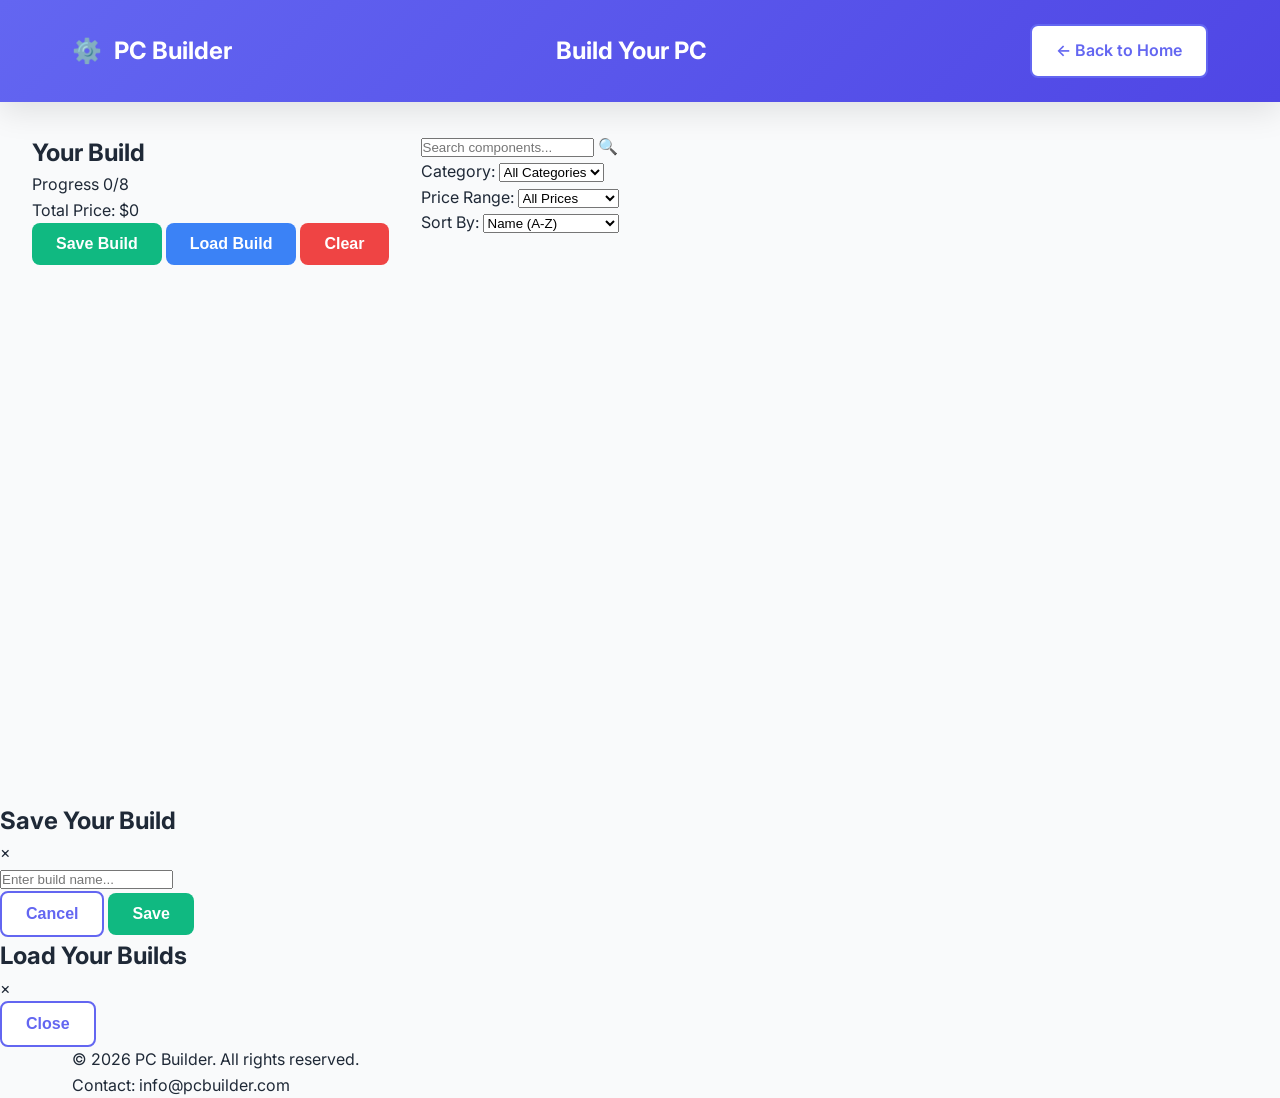
==== configurator.html @ 151d89b9 "first commit" ====
<!DOCTYPE html>
<html lang="en">
<head>
    <meta charset="UTF-8">
    <meta name="viewport" content="width=device-width, initial-scale=1.0">
    <title>PC Builder - Configurator</title>
    <link href="https://fonts.googleapis.com/css2?family=Inter:wght@300;400;600;700;800&display=swap" rel="stylesheet">
    <link rel="stylesheet" href="css/style.css">
</head>
<body id="configurator-page">
    <header class="header">
        <div class="container header-content">
            <div class="logo">
                <span class="logo-icon">⚙️</span>
                <span class="logo-text">PC Builder</span>
            </div>
            <h1 class="header-title">Build Your PC</h1>
            <a href="index.html" class="btn btn-secondary">← Back to Home</a>
        </div>
    </header>

    <main class="configurator-main">
        <div class="container-flex">
            <!-- LEFT PANEL - Current Build -->
            <aside class="left-panel">
                <div class="build-summary">
                    <h2>Your Build</h2>

                    <!-- Progress Bar -->
                    <div class="progress-section">
                        <div class="progress-label">
                            <span>Progress</span>
                            <span id="progress-count">0/8</span>
                        </div>
                        <div class="progress-bar">
                            <div class="progress-fill" id="progress-fill"></div>
                        </div>
                    </div>

                    <!-- Build Components -->
                    <div class="components-list" id="components-list">
                        <!-- Dynamically generated -->
                    </div>

                    <!-- Total Price -->
                    <div class="total-price">
                        <span>Total Price:</span>
                        <span class="price" id="total-price">$0</span>
                    </div>

                    <!-- Action Buttons -->
                    <div class="action-buttons">
                        <button class="btn btn-success" id="save-build-btn">Save Build</button>
                        <button class="btn btn-info" id="load-build-btn">Load Build</button>
                        <button class="btn btn-danger" id="clear-build-btn">Clear</button>
                    </div>
                </div>
            </aside>

            <!-- RIGHT PANEL - Catalog -->
            <section class="right-panel">
                <!-- Search -->
                <div class="search-box">
                    <input type="text" id="search-input" placeholder="Search components..." class="search-input">
                    <span class="search-icon">🔍</span>
                </div>

                <!-- Filters & Sort -->
                <div class="filters-sort">
                    <div class="filter-group">
                        <label for="category-filter">Category:</label>
                        <select id="category-filter" class="filter-select">
                            <option value="">All Categories</option>
                        </select>
                    </div>

                    <div class="filter-group">
                        <label for="price-filter">Price Range:</label>
                        <select id="price-filter" class="filter-select">
                            <option value="">All Prices</option>
                            <option value="0-200">$0 - $200</option>
                            <option value="200-500">$200 - $500</option>
                            <option value="500-1000">$500 - $1000</option>
                            <option value="1000+">$1000+</option>
                        </select>
                    </div>

                    <div class="filter-group">
                        <label for="sort-select">Sort By:</label>
                        <select id="sort-select" class="filter-select">
                            <option value="name-asc">Name (A-Z)</option>
                            <option value="name-desc">Name (Z-A)</option>
                            <option value="price-asc">Price (Low to High)</option>
                            <option value="price-desc">Price (High to Low)</option>
                        </select>
                    </div>
                </div>

                <!-- Components Grid -->
                <div class="components-grid" id="components-grid">
                    <!-- Dynamically generated -->
                </div>
            </section>
        </div>
    </main>

    <!-- MODAL: Save Build -->
    <div class="modal" id="save-modal">
        <div class="modal-content">
            <div class="modal-header">
                <h2>Save Your Build</h2>
                <span class="modal-close" data-modal="save-modal">&times;</span>
            </div>
            <div class="modal-body">
                <input type="text" id="build-name-input" placeholder="Enter build name..." class="modal-input">
            </div>
            <div class="modal-footer">
                <button class="btn btn-secondary" data-modal="save-modal">Cancel</button>
                <button class="btn btn-success" id="confirm-save-btn">Save</button>
            </div>
        </div>
    </div>

    <!-- MODAL: Load Build -->
    <div class="modal" id="load-modal">
        <div class="modal-content">
            <div class="modal-header">
                <h2>Load Your Builds</h2>
                <span class="modal-close" data-modal="load-modal">&times;</span>
            </div>
            <div class="modal-body">
                <div class="builds-list" id="builds-list">
                    <!-- Dynamically generated -->
                </div>
            </div>
            <div class="modal-footer">
                <button class="btn btn-secondary" data-modal="load-modal">Close</button>
            </div>
        </div>
    </div>

    <footer class="footer">
        <div class="container">
            <p>&copy; 2026 PC Builder. All rights reserved.</p>
            <p>Contact: info@pcbuilder.com</p>
        </div>
    </footer>

    <script src="https://code.jquery.com/jquery-3.6.0.min.js"></script>
    <script src="js/script.js"></script>
</body>
</html>
---- css/style.css ----
/* ============================================
   GLOBAL STYLES & VARIABLES
   ============================================ */

:root {
    --primary: #6366f1;
    --primary-dark: #4f46e5;
    --primary-light: #818cf8;
    --success: #10b981;
    --danger: #ef4444;
    --warning: #f59e0b;
    --info: #3b82f6;
    --dark: #1f2937;
    --light: #f9fafb;
    --border: #e5e7eb;
    --shadow: 0 10px 30px rgba(0, 0, 0, 0.1);
    --shadow-lg: 0 20px 50px rgba(0, 0, 0, 0.15);
    --radius: 8px;
    --radius-lg: 12px;
}

* {
    margin: 0;
    padding: 0;
    box-sizing: border-box;
}

html {
    scroll-behavior: smooth;
}

body {
    font-family: 'Inter', -apple-system, BlinkMacSystemFont, 'Segoe UI', sans-serif;
    color: var(--dark);
    background-color: var(--light);
    line-height: 1.6;
}

/* ============================================
   HEADER
   ============================================ */

.header {
    background: linear-gradient(135deg, var(--primary) 0%, var(--primary-dark) 100%);
    color: white;
    padding: 1.5rem 0;
    box-shadow: var(--shadow);
    position: sticky;
    top: 0;
    z-index: 100;
}

.header .container {
    max-width: 1200px;
    margin: 0 auto;
    padding: 0 2rem;
}

.header-content {
    display: flex;
    justify-content: space-between;
    align-items: center;
    gap: 2rem;
}

.logo {
    display: flex;
    align-items: center;
    gap: 0.75rem;
    font-size: 1.5rem;
    font-weight: 700;
}



.header-title {
    flex: 1;
    font-size: 1.5rem;
    text-align: center;
}

/* ============================================
   MAIN CONTAINER & LAYOUT
   ============================================ */

.container {
    max-width: 1200px;
    margin: 0 auto;
    padding: 0 2rem;
}

.container-flex {
    max-width: 1400px;
    margin: 0 auto;
    padding: 2rem;
    display: flex;
    gap: 2rem;
}

main {
    min-height: calc(100vh - 200px);
}

/* ============================================
   HERO SECTION
   ============================================ */

.hero {
    background: linear-gradient(135deg, var(--primary) 0%, var(--primary-dark) 100%);
    color: white;
    padding: 6rem 2rem;
    display: flex;
    align-items: center;
    justify-content: center;
    gap: 4rem;
    min-height: 80vh;
}

.hero-content {
    flex: 1;
    max-width: 500px;
}

.hero-title {
    font-size: 3.5rem;
    font-weight: 800;
    line-height: 1.2;
    margin-bottom: 1.5rem;
}

.hero-subtitle {
    font-size: 1.125rem;
    line-height: 1.8;
    margin-bottom: 2rem;
    opacity: 0.95;
}

.hero-image {
    flex: 1;
    display: flex;
    align-items: center;
    justify-content: center;
}

.hero-placeholder {
    font-size: 12rem;
    opacity: 0.3;
}

/* ============================================
   BUTTONS
   ============================================ */

.btn {
    display: inline-flex;
    align-items: center;
    justify-content: center;
    padding: 0.75rem 1.5rem;
    border: none;
    border-radius: var(--radius);
    font-size: 1rem;
    font-weight: 600;
    cursor: pointer;
    transition: all 0.3s ease;
    text-decoration: none;
    gap: 0.5rem;
}

.btn-primary {
    background-color: var(--primary);
    color: white;
}

.btn-primary:hover {
    background-color: var(--primary-dark);
    transform: translateY(-2px);
    box-shadow: var(--shadow);
}

.btn-secondary {
    background-color: white;
    color: var(--primary);
    border: 2px solid var(--primary);
}

.btn-secondary:hover {
    background-color: var(--primary);
    color: white;
}

.btn-success {
    background-color: var(--success);
    color: white;
}

.btn-success:hover {
    background-color: #059669;
}

.btn-danger {
    background-color: var(--danger);
    color: white;
}

.btn-danger:hover {
    background-color: #dc2626;
}

.btn-info {
    background-color: var(--info);
    color: white;
}

.btn-info:hover {
    background-color: #2563eb;
}

.btn-large {
    padding: 1rem 2.5rem;
    font-size: 1.125rem;
}

/* ============================================
   FEATURES SECTION
   ============================================ */

.features {
    padding: 5rem 0;
    background-color: white;
}

.features h2 {
    font-size: 2.5rem;
    margin-bottom: 3rem;
    text-align: center;
}

.features-grid {
    display: grid;
    grid-template-columns: repeat(auto-fit, minmax(250px, 1fr));
    gap: 2rem;
}

.feature-card {
    background: white;
    border: 1px solid var(--border);
    border-radius: var(--radius-lg);
    padding: 2rem;
    text-align: center;
    transition: all 0.3s ease;
}

.feature
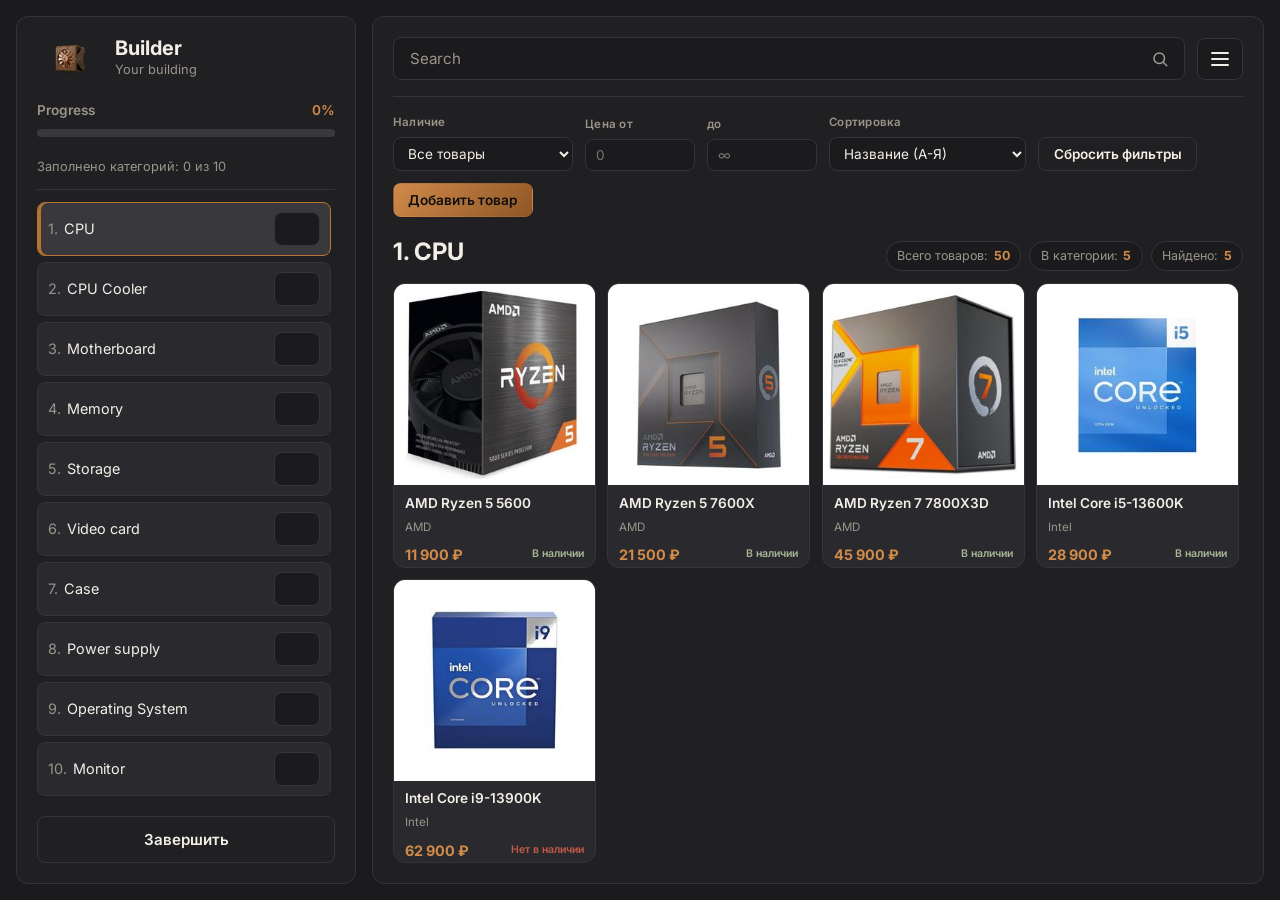
==== commit c05e5119: "beta-1" ====
--- a/configurator.html
+++ b/configurator.html
@@ -3,150 +3,192 @@
 <head>
     <meta charset="UTF-8">
     <meta name="viewport" content="width=device-width, initial-scale=1.0">
-    <title>PC Builder - Configurator</title>
+    <title>kora-pc - Builder</title>
     <link href="https://fonts.googleapis.com/css2?family=Inter:wght@300;400;600;700;800&display=swap" rel="stylesheet">
     <link rel="stylesheet" href="css/style.css">
 </head>
 <body id="configurator-page">
-    <header class="header">
-        <div class="container header-content">
-            <div class="logo">
-                <span class="logo-icon">⚙️</span>
-                <span class="logo-text">PC Builder</span>
+    <main class="builder">
+        <!-- ============================================
+             LEFT PANEL — Sidebar
+             ============================================ -->
+        <aside class="sidebar">
+            <header class="sidebar-header">
+                <a class="brand" href="index.html">
+                    <span class="brand-logo"><img src="icons/лого-Photoroom.png" alt="kora-pc"></span>
+                    <span class="brand-titles">
+                        <span class="brand-name">Builder</span>
+                        <span class="brand-sub">Your building</span>
+                    </span>
+                </a>
+            </header>
+
+            <div class="progress">
+                <div class="progress-head">
+                    <span>Progress</span>
+                    <span class="progress-value" id="progress-value">0%</span>
+                </div>
+                <div class="progress-bar">
+                    <div class="progress-fill" id="progress-fill"></div>
+                </div>
             </div>
-            <h1 class="header-title">Build Your PC</h1>
-            <a href="index.html" class="btn btn-secondary">← Back to Home</a>
-        </div>
-    </header>
 
-    <main class="configurator-main">
-        <div class="container-flex">
-            <!-- LEFT PANEL - Current Build -->
-            <aside class="left-panel">
-                <div class="build-summary">
-                    <h2>Your Build</h2>
+            <p class="sidebar-meta" id="progress-categories">Заполнено категорий: 0 из 10</p>
 
-                    <!-- Progress Bar -->
-                    <div class="progress-section">
-                        <div class="progress-label">
-                            <span>Progress</span>
-                            <span id="progress-count">0/8</span>
+            <hr class="divider">
+
+            <nav class="category-list" id="category-list" aria-label="Component categories"></nav>
+
+            <button type="button" class="btn-complete" id="complete-btn">Завершить</button>
+        </aside>
+
+        <!-- ============================================
+             RIGHT PANEL — Workspace
+             ============================================ -->
+        <section class="workspace">
+            <div class="workspace-top">
+                <div class="search-box">
+                    <input type="text" id="search-input" class="search-input" placeholder="Search" autocomplete="off">
+                    <svg class="search-icon" width="18" height="18" viewBox="0 0 24 24" fill="none" stroke="currentColor" stroke-width="2" stroke-linecap="round" stroke-linejoin="round" aria-hidden="true">
+                        <circle cx="11" cy="11" r="7"></circle>
+                        <line x1="21" y1="21" x2="16.65" y2="16.65"></line>
+                    </svg>
+                </div>
+
+                <div class="menu-wrap">
+                    <button type="button" class="menu-btn" id="menu-btn" aria-haspopup="true" aria-expanded="false" aria-label="Menu">
+                        <span></span><span></span><span></span>
+                    </button>
+                    <div class="menu-dropdown" id="menu-dropdown">
+                        <button type="button" data-action="add">Добавить товар</button>
+                        <button type="button" data-action="summary">Сводка сборки</button>
+                        <button type="button" data-action="reset-build">Очистить сборку</button>
+                    </div>
+                </div>
+            </div>
+
+            <hr class="workspace-divider">
+
+            <!-- Filters & sort -->
+            <div class="toolbar">
+                <div class="filter-group">
+                    <label for="filter-stock">Наличие</label>
+                    <select id="filter-stock" class="toolbar-select">
+                        <option value="all">Все товары</option>
+                        <option value="in">Только в наличии</option>
+                        <option value="out">Только не в наличии</option>
+                    </select>
+                </div>
+                <div class="filter-group">
+                    <label for="filter-price-min">Цена от</label>
+                    <input type="number" id="filter-price-min" class="toolbar-input" min="0" step="1" placeholder="0">
+                </div>
+                <div class="filter-group">
+                    <label for="filter-price-max">до</label>
+                    <input type="number" id="filter-price-max" class="toolbar-input" min="0" step="1" placeholder="∞">
+                </div>
+                <div class="filter-group">
+                    <label for="sort-select">Сортировка</label>
+                    <select id="sort-select" class="toolbar-select">
+                        <option value="name-asc">Название (А-Я)</option>
+                        <option value="name-desc">Название (Я-А)</option>
+                        <option value="price-asc">Цена (по возрастанию)</option>
+                        <option value="price-desc">Цена (по убыванию)</option>
+                    </select>
+                </div>
+                <button type="button" class="toolbar-btn" id="reset-filters">Сбросить фильтры</button>
+                <button type="button" class="toolbar-btn primary" id="add-product-btn">Добавить товар</button>
+            </div>
+
+            <div class="workspace-head">
+                <h2 class="category-title" id="category-title">1. CPU</h2>
+                <div class="counters" id="counters">
+                    <span>Всего товаров: <b id="count-total">0</b></span>
+                    <span>В категории: <b id="count-category">0</b></span>
+                    <span>Найдено: <b id="count-found">0</b></span>
+                </div>
+            </div>
+
+            <div class="messages" id="messages"></div>
+
+            <!-- Product grid (filled by JS) -->
+            <div class="product-grid" id="product-grid"></div>
+        </section>
+    </main>
+
+    <!-- ============================================
+         PRODUCT FORM MODAL (add / edit)
+         ============================================ -->
+    <div class="modal" id="product-modal">
+        <div class="modal-content">
+            <div class="modal-header">
+                <h2 id="product-form-title">Добавить товар</h2>
+                <span class="modal-close" data-modal="product-modal">&times;</span>
+            </div>
+            <form id="product-form" novalidate>
+                <div class="modal-body">
+                    <div class="form-errors" id="form-errors"></div>
+                    <div class="form-grid">
+                        <div class="form-field full">
+                            <label for="form-name">Название</label>
+                            <input type="text" id="form-name" class="form-control" autocomplete="off">
                         </div>
-                        <div class="progress-bar">
-                            <div class="progress-fill" id="progress-fill"></div>
+                        <div class="form-field">
+                            <label for="form-category">Категория</label>
+                            <select id="form-category" class="form-control"></select>
+                        </div>
+                        <div class="form-field">
+                            <label for="form-price">Цена (₽)</label>
+                            <input type="number" id="form-price" class="form-control" min="0" step="1">
+                        </div>
+                        <div class="form-field full">
+                            <label for="form-brand">Производитель</label>
+                            <input type="text" id="form-brand" class="form-control" autocomplete="off">
+                        </div>
+                        <div class="form-field full">
+                            <label for="form-description">Описание</label>
+                            <textarea id="form-description" class="form-control" rows="3"></textarea>
+                        </div>
+                        <div class="form-field checkbox full">
+                            <label><input type="checkbox" id="form-instock"> В наличии</label>
                         </div>
                     </div>
+                </div>
+                <div class="modal-footer">
+                    <button type="button" class="btn btn-secondary" data-modal="product-modal">Отмена</button>
+                    <button type="submit" class="btn btn-success" id="product-form-submit">Сохранить</button>
+                </div>
+            </form>
+        </div>
+    </div>
 
-                    <!-- Build Components -->
-                    <div class="components-list" id="components-list">
-                        <!-- Dynamically generated -->
-                    </div>
-
-                    <!-- Total Price -->
-                    <div class="total-price">
-                        <span>Total Price:</span>
-                        <span class="price" id="total-price">$0</span>
-                    </div>
-
-                    <!-- Action Buttons -->
-                    <div class="action-buttons">
-                        <button class="btn btn-success" id="save-build-btn">Save Build</button>
-                        <button class="btn btn-info" id="load-build-btn">Load Build</button>
-                        <button class="btn btn-danger" id="clear-build-btn">Clear</button>
-                    </div>
-                </div>
-            </aside>
-
-            <!-- RIGHT PANEL - Catalog -->
-            <section class="right-panel">
-                <!-- Search -->
-                <div class="search-box">
-                    <input type="text" id="search-input" placeholder="Search components..." class="search-input">
-                    <span class="search-icon">🔍</span>
-                </div>
-
-                <!-- Filters & Sort -->
-                <div class="filters-sort">
-                    <div class="filter-group">
-                        <label for="category-filter">Category:</label>
-                        <select id="category-filter" class="filter-select">
-                            <option value="">All Categories</option>
-                        </select>
-                    </div>
-
-                    <div class="filter-group">
-                        <label for="price-filter">Price Range:</label>
-                        <select id="price-filter" class="filter-select">
-                            <option value="">All Prices</option>
-                            <option value="0-200">$0 - $200</option>
-                            <option value="200-500">$200 - $500</option>
-                            <option value="500-1000">$500 - $1000</option>
-                            <option value="1000+">$1000+</option>
-                        </select>
-                    </div>
-
-                    <div class="filter-group">
-                        <label for="sort-select">Sort By:</label>
-                        <select id="sort-select" class="filter-select">
-                            <option value="name-asc">Name (A-Z)</option>
-                            <option value="name-desc">Name (Z-A)</option>
-                            <option value="price-asc">Price (Low to High)</option>
-                            <option value="price-desc">Price (High to Low)</option>
-                        </select>
-                    </div>
-                </div>
-
-                <!-- Components Grid -->
-                <div class="components-grid" id="components-grid">
-                    <!-- Dynamically generated -->
-                </div>
-            </section>
-        </div>
-    </main>
-
-    <!-- MODAL: Save Build -->
-    <div class="modal" id="save-modal">
+    <!-- ============================================
+         SUMMARY MODAL
+         ============================================ -->
+    <div class="modal" id="summary-modal">
         <div class="modal-content">
             <div class="modal-header">
-                <h2>Save Your Build</h2>
-                <span class="modal-close" data-modal="save-modal">&times;</span>
+                <h2>Сводка сборки</h2>
+                <span class="modal-close" data-modal="summary-modal">&times;</span>
             </div>
             <div class="modal-body">
-                <input type="text" id="build-name-input" placeholder="Enter build name..." class="modal-input">
+                <div class="summary-list" id="summary-list"></div>
             </div>
             <div class="modal-footer">
-                <button class="btn btn-secondary" data-modal="save-modal">Cancel</button>
-                <button class="btn btn-success" id="confirm-save-btn">Save</button>
+                <button type="button" class="btn btn-secondary" data-modal="summary-modal">Закрыть</button>
             </div>
         </div>
     </div>
 
-    <!-- MODAL: Load Build -->
-    <div class="modal" id="load-modal">
-        <div class="modal-content">
-            <div class="modal-header">
-                <h2>Load Your Builds</h2>
-                <span class="modal-close" data-modal="load-modal">&times;</span>
-            </div>
-            <div class="modal-body">
-                <div class="builds-list" id="builds-list">
-                    <!-- Dynamically generated -->
-                </div>
-            </div>
-            <div class="modal-footer">
-                <button class="btn btn-secondary" data-modal="load-modal">Close</button>
-            </div>
-        </div>
-    </div>
-
-    <footer class="footer">
-        <div class="container">
-            <p>&copy; 2026 PC Builder. All rights reserved.</p>
-            <p>Contact: info@pcbuilder.com</p>
-        </div>
-    </footer>
-
+    <!-- jQuery + модули Builder (подключаются по порядку) -->
     <script src="https://code.jquery.com/jquery-3.6.0.min.js"></script>
-    <script src="js/script.js"></script>
+    <script src="js/config.js"></script>
+    <script src="js/store.js"></script>
+    <script src="js/utils.js"></script>
+    <script src="js/render.js"></script>
+    <script src="js/catalog.js"></script>
+    <script src="js/form.js"></script>
+    <script src="js/ui.js"></script>
+    <script src="js/app.js"></script>
 </body>
 </html>
--- a/css/style.css
+++ b/css/style.css
@@ -1,20 +1,54 @@
 /* ============================================
-   GLOBAL STYLES & VARIABLES
+   KORA-PC — GLOBAL STYLES & VARIABLES
+
+   Palette
+   - Deep Graphite / Matte Black  → base of the interface & cases
+   - Warm Walnut / Copper         → accent (cooling copper, wood, nature)
+   - Muted Sage / Off-White       → backgrounds, text, clean spaces
    ============================================ */
 
 :root {
-    --primary: #6366f1;
-    --primary-dark: #4f46e5;
-    --primary-light: #818cf8;
-    --success: #10b981;
-    --danger: #ef4444;
-    --warning: #f59e0b;
-    --info: #3b82f6;
-    --dark: #1f2937;
-    --light: #f9fafb;
-    --border: #e5e7eb;
-    --shadow: 0 10px 30px rgba(0, 0, 0, 0.1);
-    --shadow-lg: 0 20px 50px rgba(0, 0, 0, 0.15);
+    /* --- Core palette --- */
+    --graphite: #1b1b1d;
+    --graphite-900: #141416;
+    --graphite-800: #202023;
+    --graphite-700: #2a2a2e;
+    --graphite-600: #38383d;
+    --matte-black: #0e0e10;
+
+    --copper: #b87333;
+    --copper-light: #d08a4a;
+    --copper-dark: #8f5626;
+    --walnut: #5c3a21;
+
+    --sage: #8a9a7b;
+    --sage-light: #a7b596;
+
+    --off-white: #f3efe7;
+    --off-white-dim: #cfc9bd;
+
+    /* --- Semantic tokens --- */
+    --primary: var(--copper);
+    --primary-dark: var(--copper-dark);
+    --primary-light: var(--copper-light);
+
+    --success: var(--sage);
+    --danger: #c25a4a;
+    --warning: #d9a441;
+    --info: #8aa2b0;
+
+    --text: var(--off-white);
+    --text-muted: #9a948a;
+
+    --surface: var(--graphite-800);
+    --surface-2: var(--graphite-700);
+    --border: #34343a;
+
+    --shadow: 0 10px 30px rgba(0, 0, 0, 0.45);
+    --shadow-lg: 0 20px 50px rgba(0, 0, 0, 0.55);
+
+    --accent-gradient: linear-gradient(135deg, var(--copper-light) 0%, var(--copper-dark) 100%);
+
     --radius: 8px;
     --radius-lg: 12px;
 }
@@ -25,26 +59,36 @@
     box-sizing: border-box;
 }
 
+/* Видимый фокус для клавиатурной навигации (мышь — без рамки). */
+:focus-visible {
+    outline: 2px solid var(--primary-light);
+    outline-offset: 2px;
+}
+
 html {
     scroll-behavior: smooth;
 }
 
 body {
     font-family: 'Inter', -apple-system, BlinkMacSystemFont, 'Segoe UI', sans-serif;
-    color: var(--dark);
-    background-color: var(--light);
+    color: var(--text);
+    background-color: var(--graphite);
     line-height: 1.6;
+    -webkit-font-smoothing: antialiased;
 }
 
 /* ============================================
-   HEADER
+   HEADER (index.html)
    ============================================ */
 
 .header {
-    background: linear-gradient(135deg, var(--primary) 0%, var(--primary-dark) 100%);
-    color: white;
-    padding: 1.5rem 0;
-    box-shadow: var(--shadow);
+    background-color: rgba(14, 14, 16, 0.85);
+    -webkit-backdrop-filter: blur(12px);
+    backdrop-filter: blur(12px);
+    color: var(--off-white);
+    padding: 1.25rem 0;
+    border-bottom: 1px solid rgba(184, 115, 51, 0.35);
+    box-shadow: 0 8px 30px rgba(0, 0, 0, 0.45);
     position: sticky;
     top: 0;
     z-index: 100;
@@ -56,6 +100,14 @@
     padding: 0 2rem;
 }
 
+/* Home page: brand flush to the left edge, text right next to the logo */
+#home-page .header .container {
+    max-width: none;
+    display: flex;
+    justify-content: flex-start;
+    padding: 0 2rem;
+}
+
 .header-content {
     display: flex;
     justify-content: space-between;
@@ -69,9 +121,39 @@
     gap: 0.75rem;
     font-size: 1.5rem;
     font-weight: 700;
-}
-
-
+    letter-spacing: 0.02em;
+}
+
+.logo-icon {
+    display: inline-flex;
+    align-items: center;
+    justify-content: center;
+    font-size: 1.75rem;
+    line-height: 1;
+}
+
+.logo-icon img {
+    display: block;
+    height: 40px;
+    width: auto;
+}
+
+/* Home page: noticeably larger logo */
+#home-page .logo-icon img {
+    height: 56px;
+}
+
+.logo-text {
+    font-size: 1.5rem;
+    font-weight: 700;
+    white-space: nowrap;
+    color: var(--off-white);
+}
+
+#home-page .logo-text {
+    font-size: 2rem;
+    letter-spacing: 0.03em;
+}
 
 .header-title {
     flex: 1;
@@ -80,7 +162,7 @@
 }
 
 /* ============================================
-   MAIN CONTAINER & LAYOUT
+   MAIN CONTAINER & LAYOUT (index.html)
    ============================================ */
 
 .container {
@@ -89,42 +171,58 @@
     padding: 0 2rem;
 }
 
-.container-flex {
-    max-width: 1400px;
-    margin: 0 auto;
-    padding: 2rem;
-    display: flex;
-    gap: 2rem;
-}
-
 main {
     min-height: calc(100vh - 200px);
 }
 
 /* ============================================
-   HERO SECTION
+   HERO SECTION (index.html)
    ============================================ */
 
 .hero {
-    background: linear-gradient(135deg, var(--primary) 0%, var(--primary-dark) 100%);
-    color: white;
+    position: relative;
+    display: flex;
+    align-items: center;
+    justify-content: flex-start;
+    min-height: 82vh;
     padding: 6rem 2rem;
-    display: flex;
-    align-items: center;
-    justify-content: center;
-    gap: 4rem;
-    min-height: 80vh;
+    color: var(--off-white);
+    background-color: var(--matte-black);
+    background-image: url('../icons/Кинематографичный кабинет с ПК и видом на город.png');
+    background-size: cover;
+    background-position: center;
+    background-repeat: no-repeat;
+}
+
+/* Cinematic dark overlay so the text stays legible over the photo */
+.hero::before {
+    content: "";
+    position: absolute;
+    inset: 0;
+    background:
+        linear-gradient(90deg,
+            rgba(14, 14, 16, 0.95) 0%,
+            rgba(14, 14, 16, 0.78) 38%,
+            rgba(14, 14, 16, 0.32) 70%,
+            rgba(14, 14, 16, 0.12) 100%),
+        linear-gradient(180deg,
+            rgba(14, 14, 16, 0.55) 0%,
+            rgba(14, 14, 16, 0.12) 42%,
+            rgba(14, 14, 16, 0.78) 100%);
 }
 
 .hero-content {
+    position: relative;
+    z-index: 1;
     flex: 1;
-    max-width: 500px;
+    max-width: 620px;
 }
 
 .hero-title {
-    font-size: 3.5rem;
+    font-size: 3.75rem;
     font-weight: 800;
-    line-height: 1.2;
+    line-height: 1.1;
+    letter-spacing: -0.02em;
     margin-bottom: 1.5rem;
 }
 
@@ -132,19 +230,8 @@
     font-size: 1.125rem;
     line-height: 1.8;
     margin-bottom: 2rem;
-    opacity: 0.95;
-}
-
-.hero-image {
-    flex: 1;
-    display: flex;
-    align-items: center;
-    justify-content: center;
-}
-
-.hero-placeholder {
-    font-size: 12rem;
-    opacity: 0.3;
+    max-width: 540px;
+    color: var(--off-white-dim);
 }
 
 /* ============================================
@@ -158,6 +245,7 @@
     padding: 0.75rem 1.5rem;
     border: none;
     border-radius: var(--radius);
+    font-family: inherit;
     font-size: 1rem;
     font-weight: 600;
     cursor: pointer;
@@ -167,52 +255,54 @@
 }
 
 .btn-primary {
-    background-color: var(--primary);
-    color: white;
+    background: var(--accent-gradient);
+    color: var(--matte-black);
+    box-shadow: 0 6px 20px rgba(184, 115, 51, 0.35);
 }
 
 .btn-primary:hover {
-    background-color: var(--primary-dark);
     transform: translateY(-2px);
-    box-shadow: var(--shadow);
+    box-shadow: 0 10px 28px rgba(184, 115, 51, 0.5);
+    filter: brightness(1.06);
 }
 
 .btn-secondary {
-    background-color: white;
-    color: var(--primary);
-    border: 2px solid var(--primary);
+    background-color: transparent;
+    color: var(--off-white);
+    border: 2px solid rgba(184, 115, 51, 0.75);
 }
 
 .btn-secondary:hover {
-    background-color: var(--primary);
-    color: white;
+    background-color: var(--copper);
+    border-color: var(--copper);
+    color: var(--matte-black);
 }
 
 .btn-success {
-    background-color: var(--success);
-    color: white;
+    background-color: var(--sage);
+    color: var(--matte-black);
 }
 
 .btn-success:hover {
-    background-color: #059669;
+    background-color: var(--sage-light);
 }
 
 .btn-danger {
     background-color: var(--danger);
-    color: white;
+    color: var(--off-white);
 }
 
 .btn-danger:hover {
-    background-color: #dc2626;
+    background-color: #a8473a;
 }
 
 .btn-info {
     background-color: var(--info);
-    color: white;
+    color: var(--matte-black);
 }
 
 .btn-info:hover {
-    background-color: #2563eb;
+    background-color: #9db4c1;
 }
 
 .btn-large {
@@ -220,19 +310,29 @@
     font-size: 1.125rem;
 }
 
+.btn:disabled,
+.card-btn:disabled {
+    opacity: 0.45;
+    cursor: not-allowed;
+    filter: none;
+    transform: none;
+    box-shadow: none;
+}
+
 /* ============================================
-   FEATURES SECTION
+   FEATURES SECTION (index.html)
    ============================================ */
 
 .features {
     padding: 5rem 0;
-    background-color: white;
+    background-color: var(--graphite-900);
 }
 
 .features h2 {
     font-size: 2.5rem;
     margin-bottom: 3rem;
     text-align: center;
+    color: var(--off-white);
 }
 
 .features-grid {
@@ -242,7 +342,7 @@
 }
 
 .feature-card {
-    background: white;
+    background: var(--surface);
     border: 1px solid var(--border);
     border-radius: var(--radius-lg);
     padding: 2rem;
@@ -250,4 +350,1134 @@
     transition: all 0.3s ease;
 }
 
-.feature
+.feature-card:hover {
+    transform: translateY(-5px);
+    box-shadow: var(--shadow);
+    border-color: var(--copper);
+}
+
+.feature-icon {
+    font-size: 2.5rem;
+    margin-bottom: 1rem;
+}
+
+.feature-icon img {
+    height: 2.5rem;
+    width: auto;
+    display: inline-block;
+    vertical-align: middle;
+}
+
+.feature-card h3 {
+    font-size: 1.25rem;
+    margin-bottom: 0.5rem;
+    color: var(--off-white);
+}
+
+.feature-card p {
+    color: var(--text-muted);
+    font-size: 0.95rem;
+}
+
+/* ============================================
+   FOOTER (index.html)
+   ============================================ */
+
+.footer {
+    background-color: var(--matte-black);
+    color: var(--off-white-dim);
+    padding: 2.5rem 0;
+    text-align: center;
+    border-top: 1px solid rgba(184, 115, 51, 0.25);
+}
+
+.footer .container {
+    display: flex;
+    flex-direction: column;
+    gap: 0.25rem;
+}
+
+.footer p {
+    font-size: 0.9rem;
+}
+
+/* ============================================
+   BUILDER APP (configurator.html)
+   Two panels: Sidebar (left) + Workspace (right)
+   ============================================ */
+
+#configurator-page {
+    height: 100vh;
+    overflow: hidden;
+}
+
+.builder {
+    display: flex;
+    gap: 1rem;
+    width: 100%;
+    height: 100vh;
+    padding: 1rem;
+}
+
+/* --------------------------------------------
+   Sidebar (left panel)
+   -------------------------------------------- */
+
+.sidebar {
+    flex: 0 0 340px;
+    max-width: 340px;
+    display: flex;
+    flex-direction: column;
+    padding: 1.25rem;
+    overflow: hidden;
+    background-color: var(--surface);
+    border: 1px solid var(--border);
+    border-radius: var(--radius-lg);
+}
+
+.brand {
+    display: flex;
+    align-items: center;
+    gap: 0.75rem;
+    color: inherit;
+    text-decoration: none;
+}
+
+.sidebar-header {
+    flex: none;
+}
+
+.brand-titles {
+    display: flex;
+    flex-direction: column;
+}
+
+.brand-logo img {
+    display: block;
+    height: 36px;
+    width: auto;
+}
+
+.brand-name {
+    display: block;
+    font-size: 1.25rem;
+    font-weight: 700;
+    line-height: 1.15;
+    color: var(--off-white);
+}
+
+.brand-sub {
+    display: block;
+    font-size: 0.8rem;
+    color: var(--text-muted);
+}
+
+/* Progress */
+
+.progress {
+    margin: 1.25rem 0 0.75rem;
+}
+
+.progress-head {
+    display: flex;
+    justify-content: space-between;
+    align-items: baseline;
+    margin-bottom: 0.4rem;
+    font-size: 0.85rem;
+    font-weight: 600;
+    color: var(--text-muted);
+}
+
+.progress-value {
+    color: var(--copper-light);
+}
+
+.progress-bar {
+    height: 8px;
+    background-color: var(--graphite-600);
+    border-radius: 999px;
+    overflow: hidden;
+}
+
+.progress-fill {
+    height: 100%;
+    width: 0;
+    background: var(--accent-gradient);
+    border-radius: 999px;
+    transition: width 0.4s ease;
+}
+
+.sidebar-meta {
+    margin-top: 0.5rem;
+    font-size: 0.8rem;
+    color: var(--text-muted);
+}
+
+.divider {
+    border: none;
+    border-top: 1px solid var(--border);
+    margin: 0.75rem 0;
+}
+
+/* Category list */
+
+.category-list {
+    flex: 1;
+    display: flex;
+    flex-direction: column;
+    gap: 0.4rem;
+    overflow-y: auto;
+    padding-right: 0.25rem;
+}
+
+.category-item {
+    display: flex;
+    align-items: center;
+    justify-content: space-between;
+    gap: 0.75rem;
+    width: 100%;
+    padding: 0.55rem 0.65rem;
+    font-family: inherit;
+    font-size: 0.9rem;
+    color: var(--off-white);
+    text-align: left;
+    background-color: var(--surface-2);
+    border: 1px solid var(--border);
+    border-radius: var(--radius);
+    cursor: pointer;
+    transition: border-color 0.2s ease, background-color 0.2s ease;
+}
+
+.category-item:hover {
+    border-color: var(--copper);
+}
+
+.category-item.is-active {
+    background-color: var(--graphite-600);
+    border-color: var(--copper);
+    box-shadow: inset 3px 0 0 var(--copper);
+}
+
+.category-name {
+    display: flex;
+    gap: 0.35rem;
+    line-height: 1.25;
+}
+
+.category-num {
+    flex: none;
+    color: var(--text-muted);
+}
+
+.category-slot {
+    flex: none;
+    display: flex;
+    align-items: center;
+    justify-content: center;
+    width: 46px;
+    height: 34px;
+    padding: 0 0.15rem;
+    overflow: hidden;
+    font-size: 0.65rem;
+    line-height: 1.05;
+    text-align: center;
+    color: var(--text-muted);
+    background-color: var(--graphite);
+    border: 1px solid var(--border);
+    border-radius: var(--radius);
+}
+
+.category-slot img {
+    width: 100%;
+    height: 100%;
+    object-fit: cover;
+}
+
+.category-slot.is-filled {
+    border-color: var(--copper);
+    color: var(--copper-light);
+    background-color: rgba(184, 115, 51, 0.12);
+    cursor: pointer;
+}
+
+.category-slot.is-filled:hover {
+    border-color: var(--copper-light);
+    background-color: rgba(184, 115, 51, 0.22);
+}
+
+/* Complete button */
+
+.btn-complete {
+    width: 100%;
+    margin-top: 1rem;
+    padding: 0.8rem 1rem;
+    font-family: inherit;
+    font-size: 0.95rem;
+    font-weight: 600;
+    color: var(--off-white);
+    background-color: transparent;
+    border: 1px solid var(--border);
+    border-radius: var(--radius);
+    cursor: pointer;
+    transition: border-color 0.2s ease, background-color 0.2s ease, color 0.2s ease;
+}
+
+.btn-complete:hover {
+    border-color: var(--copper);
+    color: var(--copper-light);
+}
+
+/* --------------------------------------------
+   Workspace (right panel)
+   -------------------------------------------- */
+
+.workspace {
+    flex: 1;
+    min-width: 0;
+    display: flex;
+    flex-direction: column;
+    padding: 1.25rem;
+    overflow: hidden;
+    background-color: var(--surface);
+    border: 1px solid var(--border);
+    border-radius: var(--radius-lg);
+}
+
+.workspace-top {
+    display: flex;
+    align-items: center;
+    gap: 0.75rem;
+}
+
+.search-box {
+    position: relative;
+    flex: 1;
+}
+
+.search-input {
+    width: 100%;
+    padding: 0.7rem 2.75rem 0.7rem 1rem;
+    font-family: inherit;
+    font-size: 0.95rem;
+    color: var(--off-white);
+    background-color: var(--graphite);
+    border: 1px solid var(--border);
+    border-radius: var(--radius);
+    transition: border-color 0.2s ease, box-shadow 0.2s ease;
+}
+
+.search-input::placeholder {
+    color: var(--text-muted);
+}
+
+.search-input:focus {
+    outline: none;
+    border-color: var(--copper);
+    box-shadow: 0 0 0 3px rgba(184, 115, 51, 0.22);
+}
+
+.search-icon {
+    position: absolute;
+    top: 50%;
+    right: 1rem;
+    transform: translateY(-50%);
+    line-height: 1;
+    pointer-events: none;
+    opacity: 0.6;
+}
+
+/* Menu button + dropdown */
+
+.menu-wrap {
+    position: relative;
+    flex: none;
+}
+
+.menu-btn {
+    display: flex;
+    flex-direction: column;
+    align-items: center;
+    justify-content: center;
+    gap: 4px;
+    width: 46px;
+    height: 42px;
+    background-color: var(--graphite);
+    border: 1px solid var(--border);
+    border-radius: var(--radius);
+    cursor: pointer;
+    transition: border-color 0.2s ease;
+}
+
+.menu-btn:hover {
+    border-color: var(--copper);
+}
+
+.menu-btn span {
+    display: block;
+    width: 18px;
+    height: 2px;
+    background-color: var(--off-white);
+    border-radius: 2px;
+}
+
+.menu-dropdown {
+    position: absolute;
+    top: calc(100% + 0.5rem);
+    left: 0;
+    z-index: 30;
+    display: none;
+    min-width: 190px;
+    padding: 0.35rem;
+    background-color: var(--graphite-800);
+    border: 1px solid var(--border);
+    border-radius: var(--radius);
+    box-shadow: var(--shadow);
+}
+
+.menu-dropdown.is-open {
+    display: block;
+}
+
+.menu-dropdown button {
+    display: block;
+    width: 100%;
+    padding: 0.55rem 0.7rem;
+    font-family: inherit;
+    font-size: 0.9rem;
+    color: var(--off-white);
+    text-align: left;
+    background: transparent;
+    border: none;
+    border-radius: 6px;
+    cursor: pointer;
+}
+
+.menu-dropdown button:hover {
+    background-color: var(--surface-2);
+}
+
+.workspace-divider {
+    border: none;
+    border-top: 1px solid var(--border);
+    margin: 1rem 0;
+}
+
+/* --------------------------------------------
+   Toolbar (filters & sort)
+   -------------------------------------------- */
+
+.toolbar {
+    display: flex;
+    flex-wrap: wrap;
+    align-items: flex-end;
+    gap: 0.75rem;
+    margin-bottom: 1rem;
+}
+
+.filter-group {
+    display: flex;
+    flex-direction: column;
+    gap: 0.3rem;
+}
+
+.filter-group label {
+    font-size: 0.72rem;
+    font-weight: 600;
+    letter-spacing: 0.02em;
+    color: var(--text-muted);
+}
+
+.toolbar-select,
+.toolbar-input {
+    padding: 0.45rem 0.6rem;
+    font-family: inherit;
+    font-size: 0.85rem;
+    color: var(--off-white);
+    background-color: var(--graphite);
+    border: 1px solid var(--border);
+    border-radius: var(--radius);
+}
+
+.toolbar-select {
+    cursor: pointer;
+}
+
+.toolbar-select option {
+    background-color: var(--graphite-800);
+    color: var(--off-white);
+}
+
+.toolbar-input {
+    width: 110px;
+}
+
+.toolbar-select:focus,
+.toolbar-input:focus {
+    outline: none;
+    border-color: var(--copper);
+}
+
+.toolbar-btn {
+    padding: 0.5rem 0.9rem;
+    font-family: inherit;
+    font-size: 0.85rem;
+    font-weight: 600;
+    color: var(--off-white);
+    background-color: transparent;
+    border: 1px solid var(--border);
+    border-radius: var(--radius);
+    cursor: pointer;
+    transition: border-color 0.2s ease, color 0.2s ease, filter 0.2s ease;
+}
+
+.toolbar-btn:hover {
+    border-color: var(--copper);
+    color: var(--copper-light);
+}
+
+.toolbar-btn.primary {
+    color: var(--matte-black);
+    background: var(--accent-gradient);
+    border-color: transparent;
+}
+
+.toolbar-btn.primary:hover {
+    filter: brightness(1.06);
+    color: var(--matte-black);
+}
+
+/* --------------------------------------------
+   Workspace heading & counters
+   -------------------------------------------- */
+
+.workspace-head {
+    display: flex;
+    flex-wrap: wrap;
+    justify-content: space-between;
+    align-items: baseline;
+    gap: 0.75rem;
+    margin-bottom: 0.75rem;
+}
+
+.category-title {
+    font-size: 1.5rem;
+    font-weight: 700;
+    color: var(--off-white);
+}
+
+.counters {
+    display: flex;
+    flex-wrap: wrap;
+    gap: 0.5rem;
+    font-size: 0.78rem;
+    color: var(--text-muted);
+}
+
+.counters span {
+    display: inline-flex;
+    align-items: center;
+    gap: 0.35rem;
+    padding: 0.25rem 0.65rem;
+    background-color: var(--graphite);
+    border: 1px solid var(--border);
+    border-radius: 999px;
+}
+
+.counters b {
+    color: var(--copper-light);
+    font-weight: 700;
+}
+
+/* --------------------------------------------
+   Messages
+   -------------------------------------------- */
+
+.messages {
+    display: flex;
+    flex-direction: column;
+    gap: 0.4rem;
+    margin-bottom: 0.75rem;
+}
+
+.messages:empty {
+    display: none;
+}
+
+.message {
+    padding: 0.6rem 0.9rem;
+    font-size: 0.85rem;
+    color: var(--off-white);
+    background-color: var(--surface-2);
+    border: 1px solid var(--border);
+    border-left-width: 3px;
+    border-radius: var(--radius);
+}
+
+.message-success {
+    border-left-color: var(--sage);
+    background-color: rgba(138, 154, 123, 0.12);
+}
+
+.message-error {
+    border-left-color: var(--danger);
+    background-color: rgba(194, 90, 74, 0.14);
+}
+
+.message-info {
+    border-left-color: var(--copper);
+    background-color: rgba(184, 115, 51, 0.12);
+}
+
+/* --------------------------------------------
+   Product grid & cards
+   -------------------------------------------- */
+
+.product-grid {
+    flex: 1;
+    display: grid;
+    grid-template-columns: repeat(auto-fill, minmax(190px, 1fr));
+    gap: 0.7rem;
+    align-content: start;
+    overflow-y: auto;
+    padding-right: 0.25rem;
+}
+
+.product-card {
+    display: flex;
+    flex-direction: column;
+    overflow: hidden;
+    background-color: var(--surface-2);
+    border: 1px solid var(--border);
+    border-radius: var(--radius-lg);
+    cursor: pointer;
+    transition: border-color 0.2s ease, transform 0.2s ease;
+}
+
+.product-card:hover {
+    transform: translateY(-2px);
+    border-color: var(--copper);
+    box-shadow: var(--shadow);
+}
+
+.product-card.is-selected {
+    border-color: var(--copper);
+    box-shadow: 0 0 0 1px var(--copper) inset, 0 6px 20px rgba(184, 115, 51, 0.18);
+}
+
+.product-card.is-selected:hover {
+    box-shadow: 0 0 0 1px var(--copper) inset, var(--shadow);
+}
+
+.card-media {
+    display: flex;
+    align-items: center;
+    justify-content: center;
+    aspect-ratio: 16 / 10;
+    font-size: 1.35rem;
+    color: var(--text-muted);
+    background-color: var(--graphite-700);
+}
+
+.card-media img {
+    width: 100%;
+    height: 100%;
+    object-fit: cover;
+}
+
+/* Товар с фотографией: белый фон фотографии сливается с областью. */
+.card-media.has-image {
+    padding: 0.4rem;
+    background-color: #ffffff;
+}
+
+.card-media.has-image img {
+    object-fit: contain;
+}
+
+.card-body {
+    display: flex;
+    flex-direction: column;
+    gap: 0.3rem;
+    padding: 0.6rem 0.7rem;
+}
+
+.card-name {
+    font-size: 0.85rem;
+    font-weight: 600;
+    line-height: 1.3;
+    color: var(--off-white);
+}
+
+.card-price {
+    font-size: 0.9rem;
+    font-weight: 700;
+    color: var(--copper-light);
+}
+
+.card-brand {
+    font-size: 0.72rem;
+    color: var(--text-muted);
+}
+
+/* Описание товара: по умолчанию скрыто — карточка остаётся компактной.
+   Раскрывается и подсвечивается, когда активен поиск. */
+.card-desc {
+    display: none;
+}
+
+.card-desc:empty {
+    display: none !important;
+}
+
+.product-grid.is-searching .card-desc {
+    display: -webkit-box;
+    overflow: hidden;
+    padding: 0.4rem 0.5rem;
+    font-size: 0.76rem;
+    line-height: 1.45;
+    color: var(--off-white-dim);
+    background-color: rgba(184, 115, 51, 0.12);
+    border-left: 2px solid var(--copper);
+    border-radius: 4px;
+    -webkit-line-clamp: 3;
+    -webkit-box-orient: vertical;
+    animation: card-desc-in 0.25s ease;
+}
+
+@keyframes card-desc-in {
+    from {
+        opacity: 0;
+        transform: translateY(-3px);
+    }
+    to {
+        opacity: 1;
+        transform: translateY(0);
+    }
+}
+
+/* Подсветка совпадения поискового запроса в названии и описании. */
+.card-name mark,
+.card-desc mark {
+    padding: 0 2px;
+    color: var(--matte-black);
+    background-color: var(--copper-light);
+    border-radius: 3px;
+}
+
+.card-meta {
+    display: flex;
+    justify-content: space-between;
+    align-items: center;
+    gap: 0.4rem;
+    margin-top: 0.15rem;
+}
+
+.card-stock {
+    font-size: 0.66rem;
+    font-weight: 600;
+}
+
+.card-stock.in {
+    color: var(--sage-light);
+}
+
+.card-stock.out {
+    color: var(--danger);
+}
+
+.card-actions {
+    display: flex;
+    gap: 0.3rem;
+    margin-top: 0.4rem;
+}
+
+.card-btn {
+    flex: 1;
+    padding: 0.32rem 0.35rem;
+    font-family: inherit;
+    font-size: 0.68rem;
+    font-weight: 600;
+    color: var(--off-white);
+    background-color: transparent;
+    border: 1px solid var(--border);
+    border-radius: var(--radius);
+    cursor: pointer;
+    transition: border-color 0.2s ease, color 0.2s ease;
+}
+
+.card-btn:hover {
+    border-color: var(--copper);
+    color: var(--copper-light);
+}
+
+.card-btn.delete-btn:hover {
+    border-color: var(--danger);
+    color: var(--danger);
+}
+
+.card-btn.select-btn.is-active {
+    color: var(--matte-black);
+    background: var(--accent-gradient);
+    border-color: transparent;
+}
+
+.card-btn.select-btn.is-active:hover {
+    color: var(--matte-black);
+    filter: brightness(1.06);
+}
+
+/* Placeholder skeleton (mockup default state) */
+
+.card-skeleton {
+    height: 0.8rem;
+    border-radius: 4px;
+    background-color: var(--graphite-600);
+}
+
+.card-skeleton.short {
+    width: 55%;
+}
+
+/* Empty / "nothing found" state */
+
+.grid-empty {
+    grid-column: 1 / -1;
+    display: flex;
+    flex-direction: column;
+    align-items: center;
+    gap: 0.5rem;
+    padding: 4rem 1rem;
+    text-align: center;
+    color: var(--text-muted);
+}
+
+.grid-empty::before {
+    content: "\1F50D";
+    font-size: 2rem;
+    line-height: 1;
+    opacity: 0.6;
+}
+
+/* Аккуратные скроллбары в прокручиваемых зонах. */
+.category-list,
+.product-grid,
+.summary-list,
+.modal-content {
+    scrollbar-width: thin;
+    scrollbar-color: var(--graphite-600) transparent;
+}
+
+.category-list::-webkit-scrollbar,
+.product-grid::-webkit-scrollbar,
+.summary-list::-webkit-scrollbar,
+.modal-content::-webkit-scrollbar {
+    width: 8px;
+}
+
+.category-list::-webkit-scrollbar-thumb,
+.product-grid::-webkit-scrollbar-thumb,
+.summary-list::-webkit-scrollbar-thumb,
+.modal-content::-webkit-scrollbar-thumb {
+    background-color: var(--graphite-600);
+    border-radius: 999px;
+}
+
+.category-list::-webkit-scrollbar-thumb:hover,
+.product-grid::-webkit-scrollbar-thumb:hover,
+.summary-list::-webkit-scrollbar-thumb:hover,
+.modal-content::-webkit-scrollbar-thumb:hover {
+    background-color: var(--copper-dark);
+}
+
+/* ============================================
+   SUMMARY MODAL
+   ============================================ */
+
+.modal {
+    position: fixed;
+    inset: 0;
+    z-index: 1000;
+    display: flex;
+    align-items: center;
+    justify-content: center;
+    padding: 1rem;
+    background-color: rgba(10, 10, 12, 0.72);
+    opacity: 0;
+    visibility: hidden;
+    transition: opacity 0.25s ease, visibility 0.25s ease;
+}
+
+.modal.active {
+    opacity: 1;
+    visibility: visible;
+}
+
+.modal-content {
+    width: min(100%, 480px);
+    max-height: 92vh;
+    overflow-y: auto;
+    background: var(--surface);
+    border: 1px solid var(--border);
+    border-radius: var(--radius-lg);
+    box-shadow: var(--shadow-lg);
+    transform: translateY(-20px) scale(0.98);
+    transition: transform 0.25s ease;
+}
+
+.modal.active .modal-content {
+    transform: translateY(0) scale(1);
+}
+
+.modal-header {
+    position: sticky;
+    top: 0;
+    z-index: 1;
+    display: flex;
+    justify-content: space-between;
+    align-items: center;
+    padding: 1.25rem 1.5rem;
+    background: var(--surface);
+    border-bottom: 1px solid var(--border);
+}
+
+.modal-header h2 {
+    font-size: 1.25rem;
+    color: var(--off-white);
+}
+
+.modal-close {
+    font-size: 1.75rem;
+    line-height: 1;
+    color: var(--text-muted);
+    cursor: pointer;
+    transition: color 0.2s ease;
+}
+
+.modal-close:hover {
+    color: var(--copper-light);
+}
+
+.modal-body {
+    padding: 1.5rem;
+}
+
+.modal-footer {
+    display: flex;
+    justify-content: flex-end;
+    gap: 0.75rem;
+    padding: 1rem 1.5rem 1.5rem;
+    border-top: 1px solid var(--border);
+}
+
+/* --------------------------------------------
+   Product form
+   -------------------------------------------- */
+
+.form-grid {
+    display: grid;
+    grid-template-columns: 1fr 1fr;
+    gap: 0.9rem;
+}
+
+.form-field {
+    display: flex;
+    flex-direction: column;
+    gap: 0.35rem;
+}
+
+.form-field.full {
+    grid-column: 1 / -1;
+}
+
+.form-field label {
+    font-size: 0.78rem;
+    font-weight: 600;
+    color: var(--text-muted);
+}
+
+.form-control {
+    padding: 0.6rem 0.75rem;
+    font-family: inherit;
+    font-size: 0.9rem;
+    color: var(--off-white);
+    background-color: var(--graphite-700);
+    border: 1px solid var(--border);
+    border-radius: var(--radius);
+}
+
+.form-control:focus {
+    outline: none;
+    border-color: var(--copper);
+    box-shadow: 0 0 0 3px rgba(184, 115, 51, 0.22);
+}
+
+.form-field.checkbox {
+    flex-direction: row;
+    align-items: center;
+}
+
+.form-field.checkbox label {
+    display: flex;
+    align-items: center;
+    gap: 0.5rem;
+    font-size: 0.9rem;
+    color: var(--off-white);
+    cursor: pointer;
+}
+
+.form-errors {
+    margin-bottom: 0.9rem;
+}
+
+.form-errors.has-errors {
+    padding: 0.6rem 0.8rem;
+    font-size: 0.82rem;
+    color: #f0c9c1;
+    background-color: rgba(194, 90, 74, 0.15);
+    border: 1px solid var(--danger);
+    border-radius: var(--radius);
+}
+
+.form-errors ul {
+    margin: 0;
+    padding-left: 1.1rem;
+}
+
+.summary-list {
+    display: flex;
+    flex-direction: column;
+    max-height: 50vh;
+    overflow-y: auto;
+}
+
+.summary-row {
+    display: flex;
+    justify-content: space-between;
+    gap: 1rem;
+    padding: 0.6rem 0;
+    font-size: 0.9rem;
+    border-bottom: 1px solid var(--border);
+}
+
+.summary-row:last-child {
+    border-bottom: none;
+}
+
+.summary-cat {
+    color: var(--text-muted);
+}
+
+.summary-val {
+    color: var(--off-white);
+    text-align: right;
+}
+
+.summary-total {
+    font-weight: 700;
+    border-top: 1px solid var(--border);
+}
+
+.summary-total .summary-val {
+    color: var(--copper-light);
+}
+
+/* ============================================
+   RESPONSIVE
+   ============================================ */
+
+@media (max-width: 992px) {
+    .hero {
+        min-height: 70vh;
+        padding: 4rem 1.5rem;
+    }
+
+    .hero-title {
+        font-size: 2.75rem;
+    }
+
+    .product-grid {
+        grid-template-columns: repeat(auto-fill, minmax(170px, 1fr));
+    }
+}
+
+@media (max-width: 640px) {
+    .header-content {
+        flex-wrap: wrap;
+        justify-content: center;
+        gap: 1rem;
+    }
+
+    .header-title {
+        order: 3;
+        flex-basis: 100%;
+        font-size: 1.25rem;
+    }
+
+    .hero-title {
+        font-size: 2.1rem;
+    }
+
+    .features {
+        padding: 3rem 0;
+    }
+
+    /* Builder: stack panels, allow the page to scroll */
+    #configurator-page {
+        height: auto;
+        overflow: auto;
+    }
+
+    .builder {
+        flex-direction: column;
+        height: auto;
+        min-height: 100vh;
+        padding: 0.75rem;
+    }
+
+    .sidebar {
+        flex: 1 1 auto;
+        max-width: 100%;
+    }
+
+    /* Не даём длинному списку категорий отодвинуть рабочую область. */
+    .category-list {
+        max-height: 42vh;
+    }
+
+    .workspace {
+        min-height: 70vh;
+    }
+
+    .product-grid {
+        grid-template-columns: 1fr;
+    }
+
+    .form-grid {
+        grid-template-columns: 1fr;
+    }
+
+    .modal-content {
+        width: 100%;
+    }
+
+    .category-title {
+        font-size: 1.25rem;
+    }
+
+    .toolbar {
+        gap: 0.5rem;
+    }
+
+    .filter-group {
+        flex: 1 1 130px;
+    }
+
+    .toolbar-select,
+    .toolbar-input {
+        width: 100%;
+    }
+
+    .toolbar-btn {
+        flex: 1 1 auto;
+    }
+}
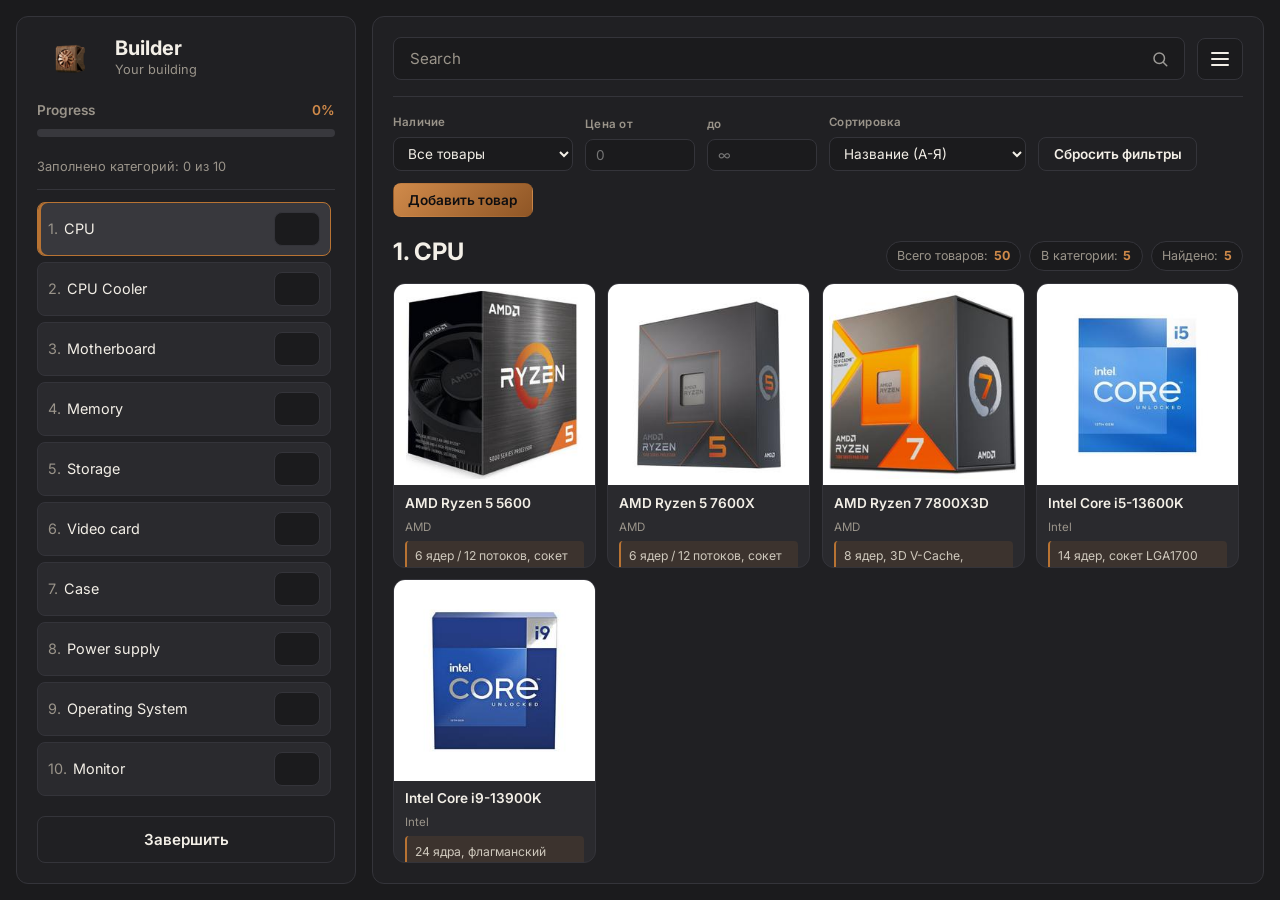
==== commit ab5959b9: "1.0. pre-release" ====
--- a/configurator.html
+++ b/configurator.html
@@ -131,23 +131,28 @@
                     <div class="form-grid">
                         <div class="form-field full">
                             <label for="form-name">Название</label>
-                            <input type="text" id="form-name" class="form-control" autocomplete="off">
+                            <input type="text" id="form-name" class="form-control" autocomplete="off" placeholder="Например: AMD Ryzen 5 5600" required>
                         </div>
                         <div class="form-field">
                             <label for="form-category">Категория</label>
-                            <select id="form-category" class="form-control"></select>
+                            <select id="form-category" class="form-control" required></select>
                         </div>
                         <div class="form-field">
                             <label for="form-price">Цена (₽)</label>
-                            <input type="number" id="form-price" class="form-control" min="0" step="1">
+                            <input type="number" id="form-price" class="form-control" min="0.01" step="1" placeholder="Например: 12900" required>
                         </div>
                         <div class="form-field full">
                             <label for="form-brand">Производитель</label>
-                            <input type="text" id="form-brand" class="form-control" autocomplete="off">
+                            <input type="text" id="form-brand" class="form-control" autocomplete="off" placeholder="Например: AMD" required>
                         </div>
                         <div class="form-field full">
                             <label for="form-description">Описание</label>
-                            <textarea id="form-description" class="form-control" rows="3"></textarea>
+                            <textarea id="form-description" class="form-control" rows="3" placeholder="Например: 6 ядер / 12 потоков, сокет AM4" required></textarea>
+                        </div>
+                        <div id="compatibility-fields" class="form-grid full"></div>
+                        <div class="form-field full">
+                            <label for="form-image">Изображение товара (необязательно)</label>
+                            <input type="file" id="form-image" class="form-control" accept="image/*">
                         </div>
                         <div class="form-field checkbox full">
                             <label><input type="checkbox" id="form-instock"> В наличии</label>
--- a/css/style.css
+++ b/css/style.css
@@ -1019,17 +1019,9 @@
     color: var(--text-muted);
 }
 
-/* Описание товара: по умолчанию скрыто — карточка остаётся компактной.
-   Раскрывается и подсвечивается, когда активен поиск. */
+/* Описание товара всегда видно, чтобы пользователь видел
+   полную характеристику товара даже без активного поиска. */
 .card-desc {
-    display: none;
-}
-
-.card-desc:empty {
-    display: none !important;
-}
-
-.product-grid.is-searching .card-desc {
     display: -webkit-box;
     overflow: hidden;
     padding: 0.4rem 0.5rem;
@@ -1041,6 +1033,13 @@
     border-radius: 4px;
     -webkit-line-clamp: 3;
     -webkit-box-orient: vertical;
+}
+
+.card-desc:empty {
+    display: none !important;
+}
+
+.product-grid.is-searching .card-desc {
     animation: card-desc-in 0.25s ease;
 }
 
@@ -1311,6 +1310,28 @@
     box-shadow: 0 0 0 3px rgba(184, 115, 51, 0.22);
 }
 
+.compatibility-options {
+    display: flex;
+    flex-wrap: wrap;
+    gap: 0.45rem 0.9rem;
+    padding: 0.55rem 0.7rem;
+    background: var(--graphite-700);
+    border: 1px solid var(--border);
+    border-radius: var(--radius);
+}
+
+.compatibility-options label {
+    display: inline-flex;
+    align-items: center;
+    gap: 0.4rem;
+    color: var(--off-white);
+    cursor: pointer;
+}
+
+.compatibility-options input {
+    accent-color: var(--copper-light);
+}
+
 .form-field.checkbox {
     flex-direction: row;
     align-items: center;
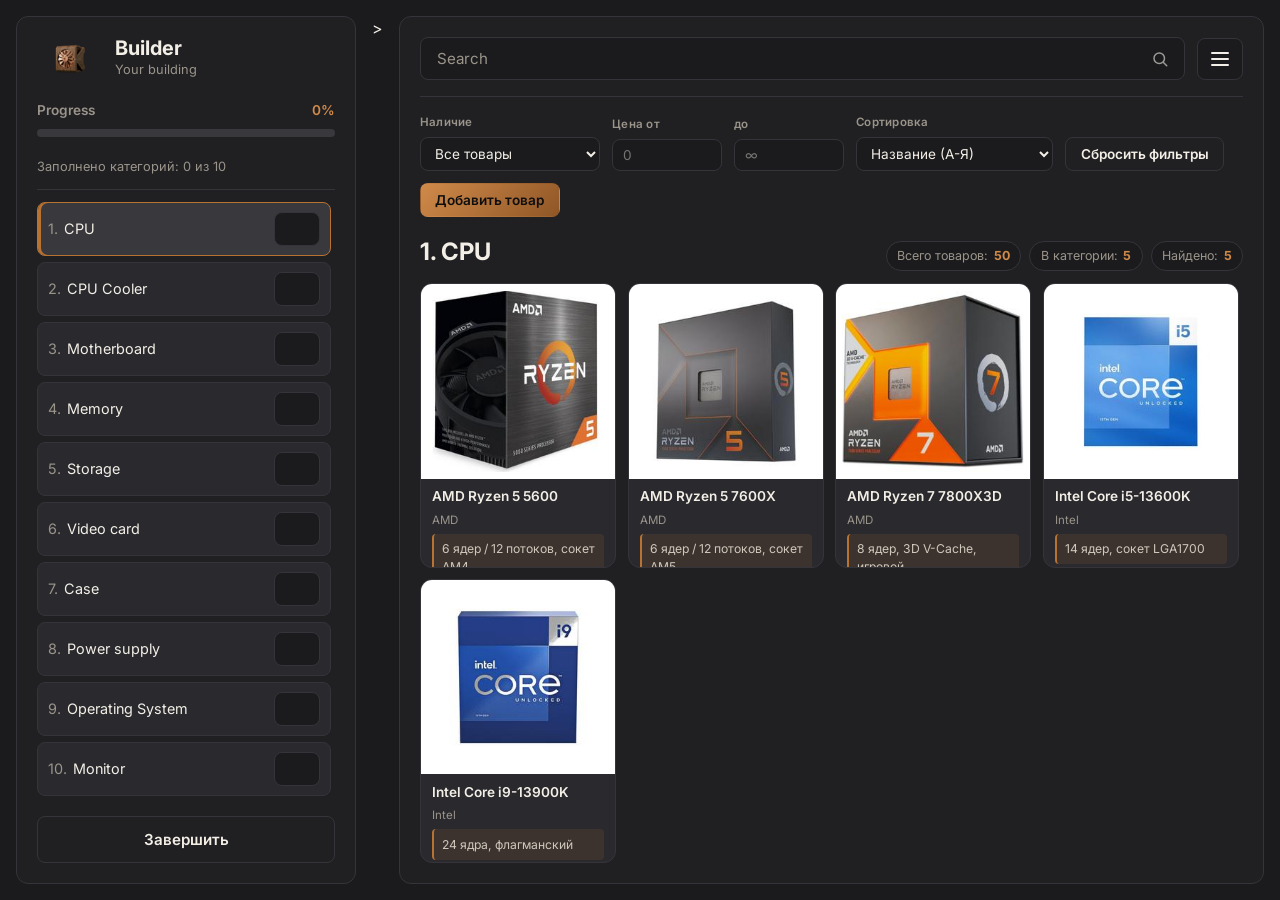
==== commit 86619c1d: "ready" ====
--- a/configurator.html
+++ b/configurator.html
@@ -9,9 +9,7 @@
 </head>
 <body id="configurator-page">
     <main class="builder">
-        <!-- ============================================
-             LEFT PANEL — Sidebar
-             ============================================ -->
+
         <aside class="sidebar">
             <header class="sidebar-header">
                 <a class="brand" href="index.html">
@@ -41,10 +39,7 @@
 
             <button type="button" class="btn-complete" id="complete-btn">Завершить</button>
         </aside>
-
-        <!-- ============================================
-             RIGHT PANEL — Workspace
-             ============================================ -->
+>
         <section class="workspace">
             <div class="workspace-top">
                 <div class="search-box">
@@ -116,9 +111,7 @@
         </section>
     </main>
 
-    <!-- ============================================
-         PRODUCT FORM MODAL (add / edit)
-         ============================================ -->
+
     <div class="modal" id="product-modal">
         <div class="modal-content">
             <div class="modal-header">
@@ -167,9 +160,7 @@
         </div>
     </div>
 
-    <!-- ============================================
-         SUMMARY MODAL
-         ============================================ -->
+
     <div class="modal" id="summary-modal">
         <div class="modal-content">
             <div class="modal-header">
